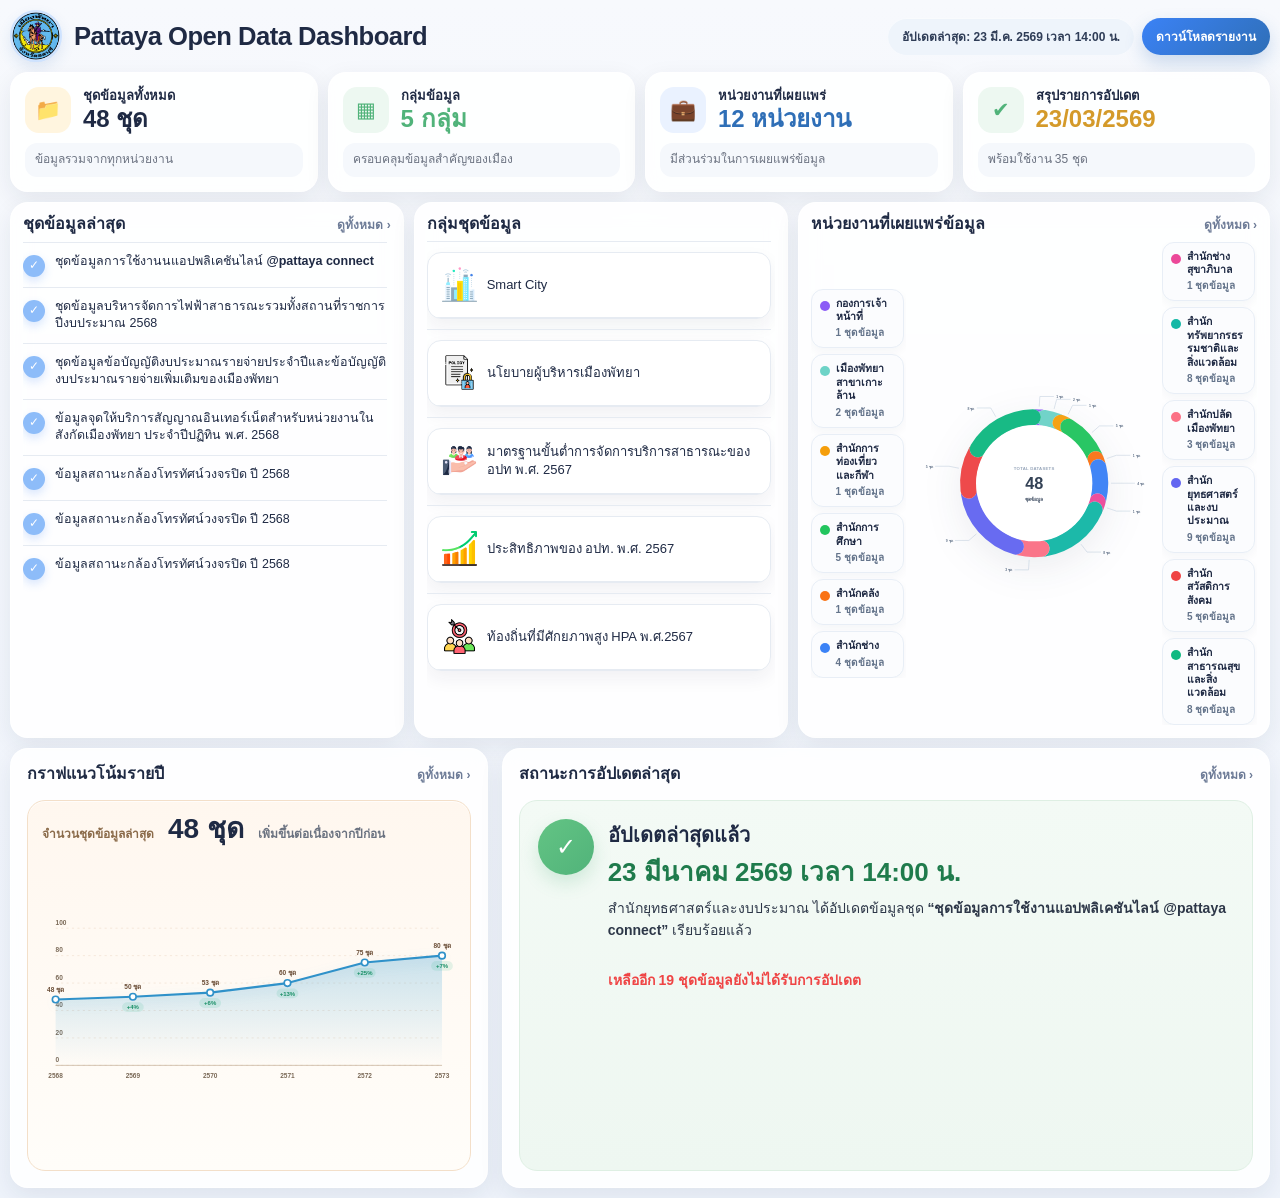
==== index.html @ d3c37894 "Add files via upload" ====
<!DOCTYPE html>
<html lang="th">
<head>
  <meta charset="UTF-8" />
  <meta name="viewport" content="width=device-width, initial-scale=1.0" />
  <title>Pattaya Open Data Dashboard</title>
  <link rel="stylesheet" href="style.css" />
</head>
<body>
  <div class="dashboard">
    <div class="topbar">
      <div class="brand">
        <div class="logo">
          <img src="pattaya logo.png" alt="Pattaya Logo">
        </div>
        <h1>Pattaya Open Data Dashboard</h1>
      </div>

      <div class="top-actions">
        <div class="last-update">อัปเดตล่าสุด: 23 มี.ค. 2569 เวลา 14:00 น.</div>
        <button class="btn">ดาวน์โหลดรายงาน</button>
      </div>
    </div>

    <div class="grid-kpi">
      <div class="card kpi-card">
        <div class="kpi-head">
          <div class="icon-wrap icon-orange">📁</div>
          <div>
            <div class="kpi-title">ชุดข้อมูลทั้งหมด</div>
            <div class="kpi-value">48 ชุด</div>
          </div>
        </div>
        <div class="kpi-sub">ข้อมูลรวมจากทุกหน่วยงาน</div>
      </div>

      <div class="card kpi-card">
        <div class="kpi-head">
          <div class="icon-wrap icon-green">▦</div>
          <div>
            <div class="kpi-title">กลุ่มข้อมูล</div>
            <div class="kpi-value" style="color:var(--green)">5 กลุ่ม</div>
          </div>
        </div>
        <div class="kpi-sub">ครอบคลุมข้อมูลสำคัญของเมือง</div>
      </div>

      <div class="card kpi-card">
        <div class="kpi-head">
          <div class="icon-wrap icon-blue">💼</div>
          <div>
            <div class="kpi-title">หน่วยงานที่เผยแพร่</div>
            <div class="kpi-value" style="color:var(--primary)">12 หน่วยงาน</div>
          </div>
        </div>
        <div class="kpi-sub">มีส่วนร่วมในการเผยแพร่ข้อมูล</div>
      </div>

      <div class="card kpi-card">
        <div class="kpi-head">
          <div class="icon-wrap icon-green">✔</div>
          <div>
            <div class="kpi-title">สรุปรายการอัปเดต</div>
            <div class="kpi-value" style="color:var(--orange)">23/03/2569</div>
          </div>
        </div>
        <div class="kpi-sub">พร้อมใช้งาน 35 ชุด</div>
      </div>
    </div>

 <div class="content-grid">
  <div class="card panel">
    <div class="panel-head">
      <div class="panel-title">ชุดข้อมูลล่าสุด</div>
      <a class="more" href="#">ดูทั้งหมด ›</a>
    </div>
    <ul class="list">
      <li><span class="check">✓</span><span>ชุดข้อมูลการใช้งานนแอปพลิเคชันไลน์ <strong>@pattaya connect</strong></span></li>
      <li><span class="check">✓</span><span>ชุดข้อมูลบริหารจัดการไฟฟ้าสาธารณะรวมทั้งสถานที่ราชการ ปีงบประมาณ 2568</span></li>
      <li><span class="check">✓</span><span>ชุดข้อมูลข้อบัญญัติงบประมาณรายจ่ายประจำปีและข้อบัญญัติงบประมาณรายจ่ายเพิ่มเติมของเมืองพัทยา</span></li>
      <li><span class="check">✓</span><span>ข้อมูลจุดให้บริการสัญญาณอินเทอร์เน็ตสำหรับหน่วยงานในสังกัดเมืองพัทยา ประจำปีปฏิทิน พ.ศ. 2568</span></li>
      <li><span class="check">✓</span><span>ข้อมูลสถานะกล้องโทรทัศน์วงจรปิด ปี 2568</span></li>
      <li><span class="check">✓</span><span>ข้อมูลสถานะกล้องโทรทัศน์วงจรปิด ปี 2568</span></li>
      <li><span class="check">✓</span><span>ข้อมูลสถานะกล้องโทรทัศน์วงจรปิด ปี 2568</span></li>
    </ul>
  </div>

  <div class="card panel">
    <div class="panel-head">
      <div class="panel-title">กลุ่มชุดข้อมูล</div>
    </div>

    <ul class="list">
      <li class="menu-row">
        <div class="menu-bar">
          <div class="menu-item">
            <div class="icon">
              <img src="smart-city.png" alt="Smart City" height="40" width="35">
              <div class="verdana">Smart City</div>
            </div>
            <div class="submenu">
              <a href="#">สิ่งแวดล้อมอัจฉริยะ</a>
              <a href="#">การเดินทางและขนส่งอัจฉริยะ</a>
              <a href="#">การดำรงชีวิตอัจฉริยะ</a>
              <a href="#">พลเมืองอัจฉริยะ</a>
              <a href="#">พลังงานอัจฉริยะ</a>
              <a href="#">เศรษฐกิจอัจฉริยะ</a>
              <a href="https://data.pattaya.go.th/group/smart-governance-1">การบริหารภาครัฐอัจฉริยะ</a>
            </div>
          </div>
        </div>
      </li>

      <li class="menu-row">
        <div class="menu-bar">
          <div class="menu-item">
            <div class="icon">
              <img src="privacy-policy.png" alt="นโยบายผู้บริหารเมืองพัทยา" height="40" width="35">
              <div class="verdana">นโยบายผู้บริหารเมืองพัทยา</div>
            </div>
            <div class="submenu">
              <a href="#">สิ่งแวดล้อมอัจฉริยะ</a>
              <a href="#">การเดินทางและขนส่งอัจฉริยะ</a>
              <a href="#">การดำรงชีวิตอัจฉริยะ</a>
              <a href="#">พลเมืองอัจฉริยะ</a>
              <a href="#">พลังงานอัจฉริยะ</a>
              <a href="#">เศรษฐกิจอัจฉริยะ</a>
              <a href="https://data.pattaya.go.th/group/smart-governance-1">การบริหารภาครัฐอัจฉริยะ</a>
            </div>
          </div>
        </div>
      </li>

      <li class="menu-row">
        <div class="menu-bar">
          <div class="menu-item">
            <div class="icon">
              <img src="service.png" alt="มาตรฐานขั้นต่ำการจัดการบริการสาธารณะของ อปท พ.ศ. 2567" height="40" width="35">
              <div class="verdana">มาตรฐานขั้นต่ำการจัดการบริการสาธารณะของ อปท พ.ศ. 2567</div>
            </div>
            <div class="submenu">
              <a href="#">สิ่งแวดล้อมอัจฉริยะ</a>
              <a href="#">การเดินทางและขนส่งอัจฉริยะ</a>
              <a href="#">การดำรงชีวิตอัจฉริยะ</a>
              <a href="#">พลเมืองอัจฉริยะ</a>
              <a href="#">พลังงานอัจฉริยะ</a>
              <a href="#">เศรษฐกิจอัจฉริยะ</a>
              <a href="https://data.pattaya.go.th/group/smart-governance-1">การบริหารภาครัฐอัจฉริยะ</a>
            </div>
          </div>
        </div>
      </li>

      <li class="menu-row">
        <div class="menu-bar">
          <div class="menu-item">
            <div class="icon">
              <img src="performance.png" alt="ประสิทธิภาพของ อปท. พ.ศ. 2567" height="40" width="35">
              <div class="verdana">ประสิทธิภาพของ อปท. พ.ศ. 2567</div>
            </div>
            <div class="submenu">
              <a href="#">สิ่งแวดล้อมอัจฉริยะ</a>
              <a href="#">การเดินทางและขนส่งอัจฉริยะ</a>
              <a href="#">การดำรงชีวิตอัจฉริยะ</a>
              <a href="#">พลเมืองอัจฉริยะ</a>
              <a href="#">พลังงานอัจฉริยะ</a>
              <a href="#">เศรษฐกิจอัจฉริยะ</a>
              <a href="https://data.pattaya.go.th/group/smart-governance-1">การบริหารภาครัฐอัจฉริยะ</a>
            </div>
          </div>
        </div>
      </li>

      <li class="menu-row">
        <div class="menu-bar">
          <div class="menu-item">
            <div class="icon">
              <img src="potential-customers.png" alt="ท้องถิ่นที่มีศักยภาพสูง HPA พ.ศ.2567" height="40" width="35">
              <div class="verdana">ท้องถิ่นที่มีศักยภาพสูง HPA พ.ศ.2567</div>
            </div>
            <div class="submenu">
              <a href="#">สิ่งแวดล้อมอัจฉริยะ</a>
              <a href="#">การเดินทางและขนส่งอัจฉริยะ</a>
              <a href="#">การดำรงชีวิตอัจฉริยะ</a>
              <a href="#">พลเมืองอัจฉริยะ</a>
              <a href="#">พลังงานอัจฉริยะ</a>
              <a href="#">เศรษฐกิจอัจฉริยะ</a>
              <a href="https://data.pattaya.go.th/group/smart-governance-1">การบริหารภาครัฐอัจฉริยะ</a>
            </div>
          </div>
        </div>
      </li>
    </ul>
  </div>

  <div class="card panel">
    <div class="panel-head">
      <div class="panel-title">หน่วยงานที่เผยแพร่ข้อมูล</div>
      <a class="more" href="#">ดูทั้งหมด ›</a>
    </div>

    <div class="agency-ring-layout">
      <div id="agencyLegendLeft" class="agency-legend-side"></div>

      <div class="agency-ring-center">
        <svg id="agencyChart" class="agency-chart" viewBox="0 0 620 620">
          <g id="agencyConnectors"></g>
          <g id="agencyArcs"></g>

          <circle cx="310" cy="310" r="150" class="agency-inner-hole"></circle>

          <text x="310" y="275" text-anchor="middle" class="agency-center-label">TOTAL DATASETS</text>
          <text x="310" y="325" text-anchor="middle" class="agency-center-total">48</text>
          <text x="310" y="355" text-anchor="middle" class="agency-center-sub">ชุดข้อมูล</text>
        </svg>
      </div>

      <div id="agencyLegendRight" class="agency-legend-side"></div>
    </div>
  </div>
</div>

<div class="bottom-grid">
  <div class="card chart-panel">
    <div class="panel-head">
      <div class="panel-title">กราฟแนวโน้มรายปี</div>
      <a class="more" href="#">ดูทั้งหมด ›</a>
    </div>

    <div class="trend-chart-card">
      <div class="trend-summary">
        <div class="trend-summary-label">จำนวนชุดข้อมูลล่าสุด</div>
        <div class="trend-summary-value">48 ชุด</div>
        <div class="trend-summary-sub">เพิ่มขึ้นต่อเนื่องจากปีก่อน</div>
      </div>

      <svg id="trendChart" class="trend-chart-svg" viewBox="0 0 760 320" preserveAspectRatio="xMidYMid meet">
        <g id="trendGrid"></g>
        <g id="trendAxes"></g>
        <path id="trendArea" class="trend-area"></path>
        <path id="trendLine" class="trend-line"></path>
        <g id="trendPoints"></g>
        <g id="trendLabels"></g>
        <g id="trendYears"></g>
      </svg>
    </div>
  </div>

  <div class="card status-panel">
    <div class="panel-head">
      <div class="panel-title">สถานะการอัปเดตล่าสุด</div>
      <a class="more" href="#">ดูทั้งหมด ›</a>
    </div>

    <div class="status-box">
      <div class="status-icon">✓</div>
      <div class="status-content">
        <div class="status-title">อัปเดตล่าสุดแล้ว</div>
        <div class="status-date">23 มีนาคม 2569 เวลา 14:00 น.</div>
        <div class="status-desc">
          สำนักยุทธศาสตร์และงบประมาณ ได้อัปเดตข้อมูลชุด
          <strong>“ชุดข้อมูลการใช้งานแอปพลิเคชันไลน์ @pattaya connect”</strong> เรียบร้อยแล้ว
        </div>
        <br>
        <div class="status-out"><p>เหลืออีก 19 ชุดข้อมูลยังไม่ได้รับการอัปเดต</p></div>
      </div>
    </div>
  </div>
</div>
  <script>
  const agencyData = [
    { name: "กองการเจ้าหน้าที่", value: 1, color: "#8B5CF6" },
    { name: "เมืองพัทยา สาขาเกาะล้าน", value: 2, color: "#6DD3C7" },
    { name: "สำนักการท่องเที่ยวและกีฬา", value: 1, color: "#F59E0B" },
    { name: "สำนักการศึกษา", value: 5, color: "#22C55E" },
    { name: "สำนักคลัง", value: 1, color: "#F97316" },
    { name: "สำนักช่าง", value: 4, color: "#3B82F6" },
    { name: "สำนักช่างสุขาภิบาล", value: 1, color: "#EC4899" },
    { name: "สำนักทรัพยากรธรรมชาติและสิ่งแวดล้อม", value: 8, color: "#14B8A6" },
    { name: "สำนักปลัดเมืองพัทยา", value: 3, color: "#FB7185" },
    { name: "สำนักยุทธศาสตร์และงบประมาณ", value: 9, color: "#6366F1" },
    { name: "สำนักสวัสดิการสังคม", value: 5, color: "#EF4444" },
    { name: "สำนักสาธารณสุขและสิ่งแวดล้อม", value: 8, color: "#10B981" }
  ];

  const total = agencyData.reduce((sum, item) => sum + item.value, 0);

  const svg = document.getElementById("agencyChart");
  const arcsGroup = document.getElementById("agencyArcs");
  const connectorsGroup = document.getElementById("agencyConnectors");
  const legendLeft = document.getElementById("agencyLegendLeft");
  const legendRight = document.getElementById("agencyLegendRight");

  const cx = 310;
  const cy = 310;
  const radius = 170;
  const strokeWidth = 54;
  const gapDeg = 2.5;

  function polarToCartesian(cx, cy, r, angleDeg) {
    const rad = (angleDeg - 90) * Math.PI / 180;
    return {
      x: cx + r * Math.cos(rad),
      y: cy + r * Math.sin(rad)
    };
  }

  function arcPath(cx, cy, r, startAngle, endAngle) {
    const start = polarToCartesian(cx, cy, r, endAngle);
    const end = polarToCartesian(cx, cy, r, startAngle);
    const largeArcFlag = endAngle - startAngle <= 180 ? "0" : "1";
    return `M ${start.x} ${start.y} A ${r} ${r} 0 ${largeArcFlag} 0 ${end.x} ${end.y}`;
  }

  function arcLength(r, startAngle, endAngle) {
    const angle = (endAngle - startAngle) * Math.PI / 180;
    return r * angle;
  }

  function createLegendItem(item) {
    const div = document.createElement("div");
    div.className = "agency-legend-item";
    div.innerHTML = `
      <span class="agency-legend-dot" style="background:${item.color}"></span>
      <div class="agency-legend-text">
        <div class="agency-legend-name">${item.name}</div>
        <div class="agency-legend-value">${item.value} ชุดข้อมูล</div>
      </div>
    `;
    return div;
  }

  let currentAngle = 0;

  agencyData.forEach((item, index) => {
    const angle = (item.value / total) * 360;
    const startAngle = currentAngle + gapDeg / 2;
    const endAngle = currentAngle + angle - gapDeg / 2;
    const midAngle = (startAngle + endAngle) / 2;

    const bg = document.createElementNS("http://www.w3.org/2000/svg", "path");
    bg.setAttribute("d", arcPath(cx, cy, radius, startAngle, endAngle));
    bg.setAttribute("class", "agency-arc-bg");
    arcsGroup.appendChild(bg);

    const arc = document.createElementNS("http://www.w3.org/2000/svg", "path");
    arc.setAttribute("d", arcPath(cx, cy, radius, startAngle, endAngle));
    arc.setAttribute("class", "agency-arc animate-arc");
    arc.setAttribute("stroke", item.color);

    const len = arcLength(radius, startAngle, endAngle);
    arc.style.setProperty("--arc-length", len);
    arc.style.animationDelay = `${index * 0.08}s`;
    arcsGroup.appendChild(arc);

    const p1 = polarToCartesian(cx, cy, radius + 28, midAngle);
    const p2 = polarToCartesian(cx, cy, radius + 54, midAngle);
    const isRight = Math.cos((midAngle - 90) * Math.PI / 180) >= 0;
    const p3 = {
      x: p2.x + (isRight ? 36 : -36),
      y: p2.y
    };

    const line = document.createElementNS("http://www.w3.org/2000/svg", "path");
    line.setAttribute("d", `M ${p1.x} ${p1.y} L ${p2.x} ${p2.y} L ${p3.x} ${p3.y}`);
    line.setAttribute("class", "agency-connector");
    line.style.opacity = "0";
    line.style.transition = "opacity 0.5s ease";
    line.style.transitionDelay = `${0.6 + index * 0.08}s`;
    connectorsGroup.appendChild(line);

    const label = document.createElementNS("http://www.w3.org/2000/svg", "text");
    label.setAttribute("x", isRight ? p3.x + 6 : p3.x - 6);
    label.setAttribute("y", p3.y + 4);
    label.setAttribute("text-anchor", isRight ? "start" : "end");
    label.setAttribute("class", "agency-small-label");
    label.textContent = `${item.value} ชุด`;
    label.style.opacity = "0";
    label.style.transition = "opacity 0.5s ease";
    label.style.transitionDelay = `${0.7 + index * 0.08}s`;
    connectorsGroup.appendChild(label);

    setTimeout(() => {
      line.style.opacity = "1";
      label.style.opacity = "1";
    }, 100);

    const legendItem = createLegendItem(item);
    if (index < Math.ceil(agencyData.length / 2)) {
      legendLeft.appendChild(legendItem);
    } else {
      legendRight.appendChild(legendItem);
    }

    currentAngle += angle;
  });
</script>
<script>
  const trendData = [
    { year: "2568", value: 48 },
    { year: "2569", value: 50 },
    { year: "2570", value: 53 },
    { year: "2571", value: 60 },
    { year: "2572", value: 75 },
    { year: "2573", value: 80 }
  ];

  const trendSvg = document.getElementById("trendChart");
  const trendGrid = document.getElementById("trendGrid");
  const trendAxes = document.getElementById("trendAxes");
  const trendArea = document.getElementById("trendArea");
  const trendLine = document.getElementById("trendLine");
  const trendPoints = document.getElementById("trendPoints");
  const trendLabels = document.getElementById("trendLabels");
  const trendYears = document.getElementById("trendYears");

  const width = 760;
  const height = 320;
  const margin = { top: 20, right: 25, bottom: 48, left: 25 };

  const chartW = width - margin.left - margin.right;
  const chartH = height - margin.top - margin.bottom;

  const maxValue = Math.max(...trendData.map(d => d.value));
  const minValue = 0;
  const steps = 5;
  const yStep = Math.ceil(maxValue / steps / 5) * 5;
  const yMax = yStep * steps;

  function xScale(index){
    return margin.left + (chartW / (trendData.length - 1)) * index;
  }

  function yScale(value){
    return margin.top + chartH - ((value - minValue) / (yMax - minValue)) * chartH;
  }

  // gradient
  const defs = document.createElementNS("http://www.w3.org/2000/svg", "defs");
  defs.innerHTML = `
    <linearGradient id="trendAreaGradient" x1="0" y1="0" x2="0" y2="1">
      <stop offset="0%" stop-color="#3fa3d8"></stop>
      <stop offset="100%" stop-color="#3fa3d8" stop-opacity="0"></stop>
    </linearGradient>
  `;
  trendSvg.prepend(defs);

  // grid lines
  for(let i = 0; i <= steps; i++){
    const yValue = i * yStep;
    const y = yScale(yValue);

    const line = document.createElementNS("http://www.w3.org/2000/svg", "line");
    line.setAttribute("x1", margin.left);
    line.setAttribute("x2", width - margin.right);
    line.setAttribute("y1", y);
    line.setAttribute("y2", y);
    line.setAttribute("class", "trend-grid-line");
    trendGrid.appendChild(line);

    const label = document.createElementNS("http://www.w3.org/2000/svg", "text");
    label.setAttribute("x", margin.left);
    label.setAttribute("y", y - 6);
    label.setAttribute("text-anchor", "start");
    label.setAttribute("class", "trend-year-text");
    label.textContent = yValue;
    trendGrid.appendChild(label);
  }

  // x axis
  const axis = document.createElementNS("http://www.w3.org/2000/svg", "line");
  axis.setAttribute("x1", margin.left);
  axis.setAttribute("x2", width - margin.right);
  axis.setAttribute("y1", margin.top + chartH);
  axis.setAttribute("y2", margin.top + chartH);
  axis.setAttribute("class", "trend-axis-line");
  trendAxes.appendChild(axis);

  // line + area
  let linePath = "";
  let areaPath = "";

  trendData.forEach((d, i) => {
    const x = xScale(i);
    const y = yScale(d.value);

    linePath += `${i === 0 ? "M" : "L"} ${x} ${y} `;
    areaPath += `${i === 0 ? "M" : "L"} ${x} ${y} `;
  });

  areaPath += `L ${xScale(trendData.length - 1)} ${margin.top + chartH} `;
  areaPath += `L ${xScale(0)} ${margin.top + chartH} Z`;

  trendLine.setAttribute("d", linePath);
  trendArea.setAttribute("d", areaPath);

  // points + labels + growth %
  trendData.forEach((d, i) => {
    const x = xScale(i);
    const y = yScale(d.value);

    const point = document.createElementNS("http://www.w3.org/2000/svg", "circle");
    point.setAttribute("cx", x);
    point.setAttribute("cy", y);
    point.setAttribute("r", 6);
    point.setAttribute("class", "trend-point");
    trendPoints.appendChild(point);

    const valueLabel = document.createElementNS("http://www.w3.org/2000/svg", "text");
    valueLabel.setAttribute("x", x);
    valueLabel.setAttribute("y", y - 14);
    valueLabel.setAttribute("text-anchor", "middle");
    valueLabel.setAttribute("class", "trend-value-text");
    valueLabel.textContent = `${d.value} ชุด`;
    trendLabels.appendChild(valueLabel);

    const yearLabel = document.createElementNS("http://www.w3.org/2000/svg", "text");
    yearLabel.setAttribute("x", x);
    yearLabel.setAttribute("y", margin.top + chartH + 24);
    yearLabel.setAttribute("text-anchor", "middle");
    yearLabel.setAttribute("class", "trend-year-text");
    yearLabel.textContent = d.year;
    trendYears.appendChild(yearLabel);

    if(i > 0){
      const prev = trendData[i - 1].value;
      const growth = (((d.value - prev) / prev) * 100).toFixed(0);

      const badge = document.createElementNS("http://www.w3.org/2000/svg", "rect");
      badge.setAttribute("x", x - 20);
      badge.setAttribute("y", y + 10);
      badge.setAttribute("rx", 10);
      badge.setAttribute("ry", 10);
      badge.setAttribute("width", 40);
      badge.setAttribute("height", 18);
      badge.setAttribute("class", "trend-growth-badge");
      trendLabels.appendChild(badge);

      const growthText = document.createElementNS("http://www.w3.org/2000/svg", "text");
      growthText.setAttribute("x", x);
      growthText.setAttribute("y", y + 23);
      growthText.setAttribute("text-anchor", "middle");
      growthText.setAttribute("class", "trend-growth-text");
      growthText.textContent = `+${growth}%`;
      trendLabels.appendChild(growthText);
    }
  });
</script>
</body>
</html>
---- style.css ----
:root{
  --bg:#f4f6fb;
  --card:#ffffff;
  --text:#1f2a44;
  --muted:#6b7280;
  --line:#e6ebf2;
  --primary:#2f6fb7;
  --primary-soft:#eaf2ff;
  --green:#51b37a;
  --green-soft:#edf8f1;
  --orange:#d49a2a;
  --orange-soft:#fff5df;
  --danger:#ef4444;
  --shadow:0 8px 24px rgba(31,42,68,0.08);
  --radius:18px;
}

*{
  box-sizing:border-box;
  margin:0;
  padding:0;
  font-family:"Segoe UI", Tahoma, sans-serif;
}

html, body{
  width:100%;
  min-height:100%;
  overflow-x:hidden;
}

body{
  background:linear-gradient(180deg, #f7f9fd 0%, #eef3fb 100%);
  color:var(--text);
  padding:10px;
}

.dashboard{
  width:100%;
  max-width:1380px;
  margin:0 auto;
  display:grid;
  grid-template-rows:auto auto minmax(0,1fr) minmax(0,0.82fr);
  gap:10px;
  min-height:calc(100vh - 20px);
}

.card,
.panel,
.chart-panel,
.status-panel{
  background:rgba(255,255,255,0.88);
  backdrop-filter:blur(10px);
  border-radius:var(--radius);
  box-shadow:var(--shadow);
  border:1px solid rgba(255,255,255,0.7);
  min-width:0;
  min-height:0;
}

/* topbar */
.topbar{
  display:flex;
  justify-content:space-between;
  align-items:center;
  gap:12px;
  flex-wrap:wrap;
}

.brand{
  display:flex;
  align-items:center;
  gap:12px;
  min-width:0;
  flex:1 1 420px;
}

.logo{
  width:52px;
  height:52px;
  border-radius:50%;
  overflow:hidden;
  flex-shrink:0;
  border:2px solid #cfe3ff;
  background:#d9ecff;
  box-shadow:0 6px 14px rgba(47,111,183,0.12);
}

.logo img{
  width:100%;
  height:100%;
  object-fit:cover;
}

.brand h1{
  font-size:clamp(24px, 2vw, 34px);
  line-height:1.1;
  font-weight:800;
  letter-spacing:-0.02em;
  word-break:break-word;
}

.top-actions{
  display:flex;
  justify-content:flex-end;
  align-items:center;
  gap:8px;
  flex-wrap:wrap;
  flex:1 1 320px;
}

.last-update{
  background:#eef4fb;
  color:#2f3d57;
  padding:9px 14px;
  border-radius:999px;
  font-size:12px;
  font-weight:700;
  box-shadow:inset 0 1px 0 rgba(255,255,255,0.65);
}

.btn{
  border:none;
  background:linear-gradient(135deg, #3b82f6 0%, #2f6fb7 100%);
  color:#fff;
  padding:9px 14px;
  border-radius:999px;
  font-size:12px;
  font-weight:700;
  cursor:pointer;
  box-shadow:0 8px 18px rgba(47,111,183,0.22);
}

/* kpi */
.grid-kpi{
  display:grid;
  grid-template-columns:repeat(4, minmax(0,1fr));
  gap:10px;
}

.kpi-card{
  padding:14px;
}

.kpi-head{
  display:flex;
  align-items:center;
  gap:12px;
  margin-bottom:10px;
}

.icon-wrap{
  width:46px;
  height:46px;
  border-radius:14px;
  display:flex;
  align-items:center;
  justify-content:center;
  flex-shrink:0;
  font-size:21px;
}

.icon-blue{ background:#eaf2ff; color:#2f6fb7; }
.icon-green{ background:#edf8f1; color:#51b37a; }
.icon-orange{ background:#fff5df; color:#d49a2a; }

.kpi-title{
  font-size:13px;
  font-weight:700;
  line-height:1.25;
  margin-bottom:2px;
}

.kpi-value{
  font-size:clamp(24px, 1.8vw, 32px);
  font-weight:800;
  line-height:1.1;
}

.kpi-sub{
  background:#f5f8fc;
  border-radius:12px;
  padding:9px 10px;
  color:var(--muted);
  font-size:12px;
  line-height:1.3;
}

/* middle */
.content-grid{
  display:grid;
  grid-template-columns:minmax(0,1fr) minmax(0,0.95fr) minmax(0,1.2fr);
  gap:10px;
  min-height:0;
}

.panel{
  padding:12px;
  display:flex;
  flex-direction:column;
  min-height:0;
}

.panel-head{
  display:flex;
  justify-content:space-between;
  align-items:flex-start;
  gap:8px;
  margin-bottom:8px;
  flex-wrap:wrap;
  flex-shrink:0;
}
.trend-chart-card{
  flex:1;
  min-height:280px;
  margin-top:8px;
  padding:14px;
  border-radius:18px;
  background:linear-gradient(180deg, #fff7ef 0%, #fffdf9 100%);
  border:1px solid #f3dfc9;
  box-shadow:inset 0 1px 0 rgba(255,255,255,0.8);
  display:flex;
  flex-direction:column;
  gap:10px;
}

.trend-summary{
  display:flex;
  flex-wrap:wrap;
  align-items:end;
  gap:8px 14px;
}

.trend-summary-label{
  font-size:12px;
  font-weight:700;
  color:#8b6b4a;
}

.trend-summary-value{
  font-size:28px;
  font-weight:800;
  color:#1f2a44;
  line-height:1;
}

.trend-summary-sub{
  font-size:12px;
  color:#6b7280;
  font-weight:600;
}

.trend-chart-svg{
  width:100%;
  height:100%;
  min-height:210px;
  overflow:visible;
}

.trend-grid-line{
  stroke:#ecd8c6;
  stroke-width:1;
  stroke-dasharray:4 6;
}

.trend-axis-line{
  stroke:#c8b39e;
  stroke-width:1.4;
}

.trend-area{
  fill:url(#trendAreaGradient);
  opacity:.28;
}

.trend-line{
  fill:none;
  stroke:#2f91c9;
  stroke-width:4;
  stroke-linecap:round;
  stroke-linejoin:round;
  filter:drop-shadow(0 6px 10px rgba(47,145,201,0.18));
}

.trend-point{
  fill:#ffffff;
  stroke:#2f91c9;
  stroke-width:3;
}

.trend-value-text{
  font-size:12px;
  font-weight:800;
  fill:#6a4d36;
}

.trend-growth-badge{
  fill:#1fb981;
  opacity:.12;
}

.trend-growth-text{
  font-size:11px;
  font-weight:800;
  fill:#198f66;
}

.trend-year-text{
  font-size:12px;
  font-weight:700;
  fill:#7b6a58;
}

@media (max-width: 900px){
  .trend-chart-card{
    min-height:240px;
    padding:12px;
  }

  .trend-summary-value{
    font-size:24px;
  }

  .trend-value-text,
  .trend-year-text{
    font-size:11px;
  }
}

@media (max-width: 640px){
  .trend-chart-card{
    min-height:220px;
    padding:10px;
  }

  .trend-summary{
    gap:6px 10px;
  }

  .trend-summary-value{
    font-size:22px;
  }
}
.panel-title{
  font-size:clamp(16px, 1.1vw, 22px);
  font-weight:800;
  line-height:1.15;
}

.more{
  text-decoration:none;
  color:#6d7b97;
  font-size:12px;
  font-weight:700;
  white-space:nowrap;
}

/* shared list */
.list{
  list-style:none;
  flex:1;
  min-height:0;
  overflow:auto;
  padding-right:4px;
}

.list li{
  display:flex;
  align-items:flex-start;
  gap:10px;
  padding:10px 0;
  border-top:1px solid var(--line);
  font-size:12.5px;
  line-height:1.4;
}

.list li.menu-row{
  display:block;
  padding:10px 0;
}

.list li span:last-child{
  word-break:break-word;
}

.check{
  width:22px;
  height:22px;
  border-radius:50%;
  background:#8dbcf9;
  color:#fff;
  display:flex;
  align-items:center;
  justify-content:center;
  font-size:12px;
  flex-shrink:0;
  margin-top:2px;
  box-shadow:0 4px 10px rgba(59,130,246,0.2);
}

.number-badge{
  width:22px;
  height:22px;
  border-radius:7px;
  background:linear-gradient(135deg, #3b82f6 0%, #2f6fb7 100%);
  color:#fff;
  display:flex;
  align-items:center;
  justify-content:center;
  font-size:12px;
  font-weight:700;
  flex-shrink:0;
  margin-top:2px;
}

/* vertical menu */
.menu-bar{
  display:block;
  width:100%;
}

.menu-item{
  width:100%;
  background:#fff;
  border:1px solid #e6ebf2;
  border-radius:14px;
  box-shadow:0 8px 18px rgba(31,42,68,0.06);
  overflow:hidden;
  transition:transform .2s ease, box-shadow .2s ease;
}

.menu-item:hover{
  transform:translateY(-1px);
  box-shadow:0 12px 22px rgba(31,42,68,0.08);
}

.menu-item .icon{
  display:flex;
  align-items:center;
  gap:10px;
  width:100%;
  min-height:54px;
  padding:12px 14px;
}

.menu-item .icon img{
  flex-shrink:0;
  object-fit:contain;
}

.verdana{
  font-family:Verdana, sans-serif;
  font-size:13px;
  line-height:1.35;
  word-break:break-word;
}

.submenu{
  border-top:1px solid #e6ebf2;
  padding:0 10px;
  max-height:0;
  overflow:hidden;
  transition:max-height .3s ease, padding .3s ease;
}

.menu-item:hover .submenu{
  max-height:320px;
  padding:8px 10px 10px;
}

.submenu a{
  display:block;
  padding:8px 10px;
  text-decoration:none;
  color:#334155;
  border-radius:10px;
  font-size:12px;
  line-height:1.35;
  transition:.2s;
}

.submenu a:hover{
  background:#eef4ff;
  color:#2563eb;
}

/* agency chart */
.agency-ring-layout{
  flex:1;
  min-height:0;
  display:grid;
  grid-template-columns:minmax(95px,1fr) minmax(190px,250px) minmax(95px,1fr);
  gap:8px;
  align-items:center;
  overflow:hidden;
}

.agency-ring-center{
  display:flex;
  justify-content:center;
  align-items:center;
  min-width:0;
  min-height:0;
}

.agency-chart{
  width:100%;
  max-width:250px;
  height:auto;
  overflow:visible;
  filter:drop-shadow(0 10px 18px rgba(31,42,68,0.08));
}

.agency-inner-hole{
  fill:#ffffff;
}

.agency-center-label{
  font-size:11px;
  font-weight:800;
  fill:#94a3b8;
  letter-spacing:.06em;
}

.agency-center-total{
  font-size:42px;
  font-weight:800;
  fill:#334155;
}

.agency-center-sub{
  font-size:13px;
  font-weight:700;
  fill:#475569;
}

.agency-legend-side{
  min-height:0;
  overflow:auto;
  display:flex;
  flex-direction:column;
  gap:6px;
  padding-right:2px;
}

.agency-legend-item{
  display:flex;
  align-items:flex-start;
  gap:6px;
  background:#fbfcfe;
  border:1px solid #e8eef6;
  border-radius:12px;
  padding:7px 8px;
  box-shadow:0 4px 10px rgba(31,42,68,0.04);
}

.agency-legend-dot{
  width:10px;
  height:10px;
  border-radius:50%;
  margin-top:4px;
  flex-shrink:0;
}

.agency-legend-text{
  min-width:0;
}

.agency-legend-name{
  font-size:10.5px;
  font-weight:700;
  color:#1f2a44;
  line-height:1.28;
  word-break:break-word;
}

.agency-legend-value{
  font-size:10px;
  color:#64748b;
  margin-top:2px;
  font-weight:600;
}

.agency-arc-bg{
  fill:none;
  stroke:#edf2f8;
  stroke-width:42;
  stroke-linecap:round;
}

.agency-arc{
  fill:none;
  stroke-width:42;
  stroke-linecap:round;
  opacity:.96;
  transition:transform .2s ease, opacity .2s ease;
  transform-origin:310px 310px;
}

.agency-arc:hover{
  transform:scale(1.02);
  opacity:1;
}

.agency-connector{
  fill:none;
  stroke:#c2cfdf;
  stroke-width:1.5;
}

.agency-small-label{
  font-size:9px;
  font-weight:700;
  fill:#64748b;
}

@keyframes growArc{
  from{ stroke-dashoffset:var(--arc-length); }
  to{ stroke-dashoffset:0; }
}

.animate-arc{
  stroke-dasharray:var(--arc-length);
  stroke-dashoffset:var(--arc-length);
  animation:growArc 1.1s ease forwards;
}

/* bottom */
.bottom-grid{
  width:100%;
  grid-column:1 / -1;
  display:grid;
  grid-template-columns:minmax(0, 1.15fr) minmax(0, 1.85fr);
  gap:14px;
  min-height:0;
  align-items:stretch;
}

.chart-panel,
.status-panel{
  padding:16px;
  display:flex;
  flex-direction:column;
  min-height:0;
  height:100%;
}

.chart-wrap{
  flex:1;
  min-height:260px;
  height:auto;
  margin-top:8px;
  padding:14px 14px 0 14px;
  border-left:2px solid #c3cede;
  border-bottom:2px solid #c3cede;
  border-radius:0 0 12px 12px;
  background:linear-gradient(180deg, rgba(255,255,255,0.35) 0%, rgba(244,248,252,0.65) 100%);
  display:flex;
  align-items:flex-end;
  justify-content:space-between;
  gap:14px;
  overflow:hidden;
}

.bar-col{
  min-width:42px;
  height:100%;
  display:flex;
  flex-direction:column;
  justify-content:flex-end;
  align-items:center;
  gap:8px;
  flex:1 0 auto;
}

.bar{
  width:26px;
  border-radius:10px 10px 0 0;
  background:linear-gradient(180deg, #f7c56d 0%, #f0b548 100%);
  box-shadow:0 6px 16px rgba(240,181,72,0.18);
}

.bar.active{
  background:linear-gradient(180deg, #6eb0f2 0%, #2f6fb7 100%);
  box-shadow:0 6px 16px rgba(47,111,183,0.18);
}

.bar-label{
  font-size:12px;
  font-weight:700;
  color:#4c5975;
}

.status-box{
  flex:1;
  min-height:260px;
  margin-top:8px;
  padding:18px;
  display:flex;
  gap:14px;
  align-items:flex-start;
  flex-wrap:nowrap;
  border-radius:18px;
  background:linear-gradient(180deg, #f3faf5 0%, #eef7f1 100%);
  border:1px solid #deefe3;
  overflow:auto;
}

.status-icon{
  width:56px;
  height:56px;
  border-radius:50%;
  background:linear-gradient(135deg, #63c484 0%, #51b37a 100%);
  color:#fff;
  display:flex;
  align-items:center;
  justify-content:center;
  font-size:24px;
  flex-shrink:0;
  box-shadow:0 8px 18px rgba(81,179,122,0.22);
}

.status-content{
  flex:1 1 220px;
  min-width:0;
}

.status-title{
  font-size:20px;
  font-weight:800;
  margin-bottom:6px;
}

.status-date{
  font-size:26px;
  font-weight:800;
  color:#1f7b4c;
  margin-bottom:10px;
  line-height:1.2;
}

.status-desc{
  font-size:14px;
  line-height:1.55;
  color:#2d3748;
  word-break:break-word;
}

.status-out p{
  color:var(--danger);
  font-weight:800;
  font-size:14px;
  margin-top:10px;
}

/* scroll beauty */
.list::-webkit-scrollbar,
.agency-legend-side::-webkit-scrollbar,
.status-box::-webkit-scrollbar{
  width:8px;
}

.list::-webkit-scrollbar-thumb,
.agency-legend-side::-webkit-scrollbar-thumb,
.status-box::-webkit-scrollbar-thumb{
  background:#cfd9e8;
  border-radius:999px;
}

/* responsive */
@media (max-width: 1200px){
  body{
    padding:8px;
  }

  .dashboard{
    min-height:auto;
    grid-template-rows:auto auto auto auto;
  }

  .grid-kpi{
    grid-template-columns:repeat(2, minmax(0,1fr));
  }

  .content-grid{
    grid-template-columns:1fr 1fr;
  }

  .content-grid > .panel:last-child{
    grid-column:1 / -1;
  }

  .agency-ring-layout{
    grid-template-columns:1fr;
    overflow:visible;
  }

  .agency-legend-side{
    overflow:visible;
    display:grid;
    grid-template-columns:1fr 1fr;
  }

  .bottom-grid{
    grid-template-columns:1fr 1fr;
  }

  .chart-wrap,
  .status-box{
    min-height:230px;
  }

  .status-date{
    font-size:22px;
  }
}

@media (max-width: 900px){
  html, body{
    overflow:auto;
  }

  .grid-kpi,
  .content-grid,
  .bottom-grid{
    grid-template-columns:1fr;
  }

  .agency-legend-side{
    grid-template-columns:1fr;
  }

  .agency-chart{
    max-width:260px;
  }

  .status-box{
    flex-wrap:wrap;
  }
}

@media (max-width: 640px){
  .top-actions{
    width:100%;
    justify-content:stretch;
  }

  .last-update,
  .btn{
    width:100%;
    text-align:center;
  }

  .brand h1{
    font-size:24px;
  }

  .logo{
    width:48px;
    height:48px;
  }

  .grid-kpi{
    grid-template-columns:1fr;
  }

  .agency-center-total{
    font-size:38px;
  }

  .agency-chart{
    max-width:230px;
  }

  .chart-panel,
  .status-panel{
    padding:14px;
  }

  .chart-wrap{
    padding:12px 10px 0 10px;
    gap:10px;
  }

  .bar-col{
    min-width:32px;
  }

  .bar{
    width:22px;
  }

  .status-box{
    padding:14px;
  }

  .status-title{
    font-size:17px;
  }

  .status-date{
    font-size:20px;
  }

  .status-desc{
    font-size:13px;
  }
  
}
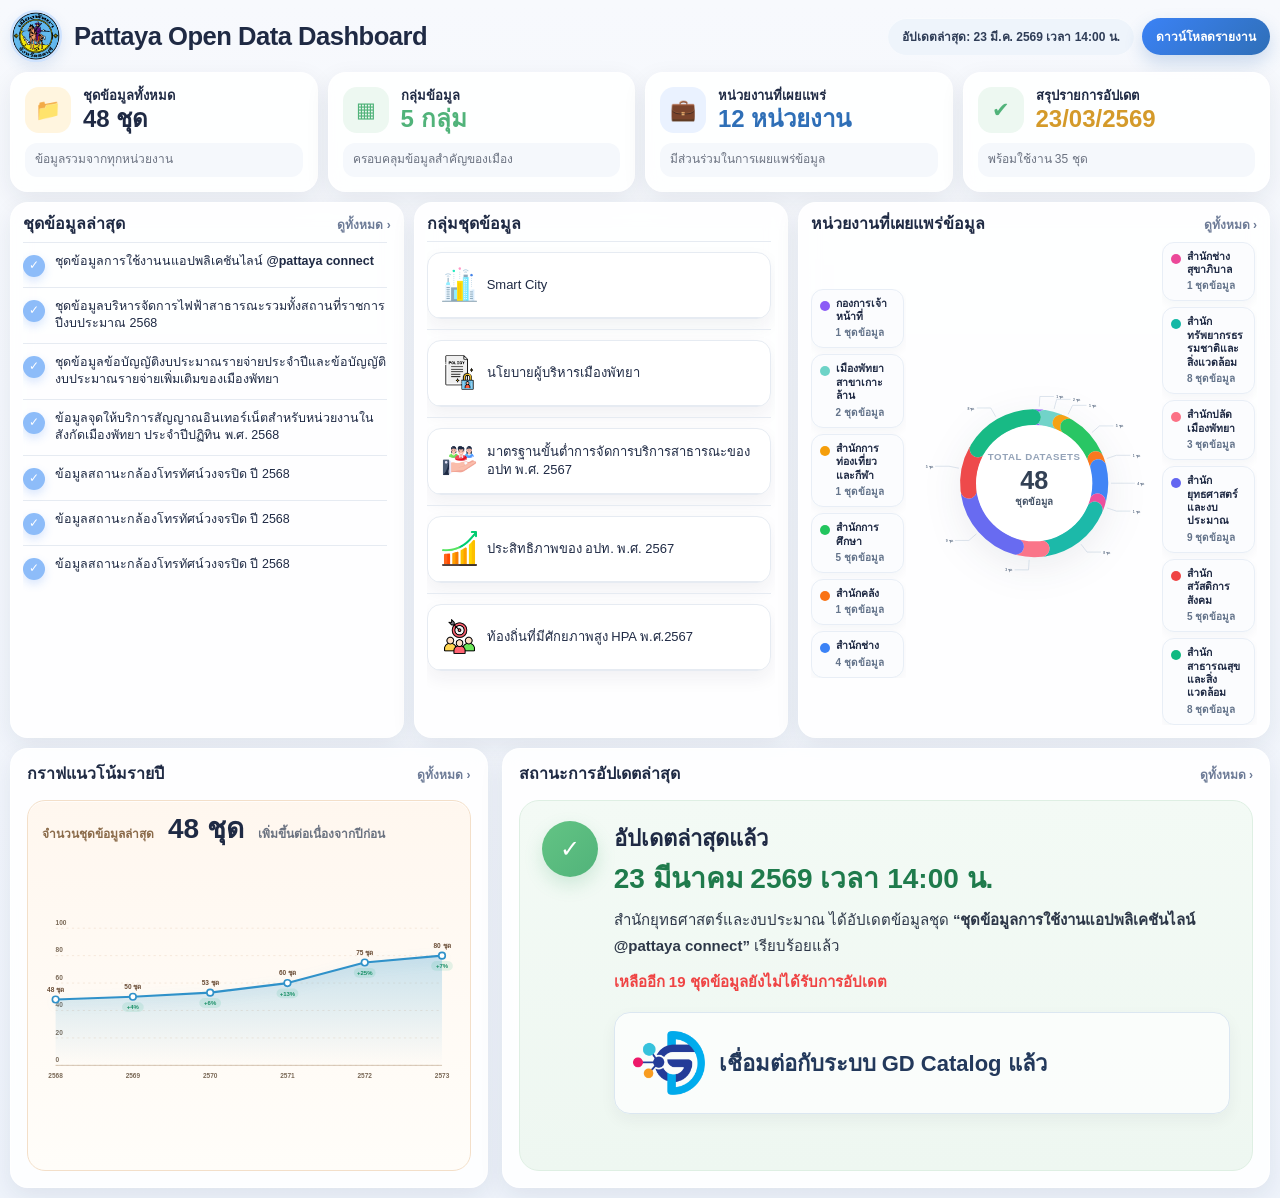
==== commit 24c0110b: "Add files via upload" ====
--- a/index.html
+++ b/index.html
@@ -209,9 +209,9 @@
 
           <circle cx="310" cy="310" r="150" class="agency-inner-hole"></circle>
 
-          <text x="310" y="275" text-anchor="middle" class="agency-center-label">TOTAL DATASETS</text>
+          <text x="310" y="250" text-anchor="middle" class="agency-center-label">TOTAL DATASETS</text>
           <text x="310" y="325" text-anchor="middle" class="agency-center-total">48</text>
-          <text x="310" y="355" text-anchor="middle" class="agency-center-sub">ชุดข้อมูล</text>
+          <text x="310" y="365" text-anchor="middle" class="agency-center-sub">ชุดข้อมูล</text>
         </svg>
       </div>
 
@@ -261,8 +261,15 @@
           สำนักยุทธศาสตร์และงบประมาณ ได้อัปเดตข้อมูลชุด
           <strong>“ชุดข้อมูลการใช้งานแอปพลิเคชันไลน์ @pattaya connect”</strong> เรียบร้อยแล้ว
         </div>
-        <br>
-        <div class="status-out"><p>เหลืออีก 19 ชุดข้อมูลยังไม่ได้รับการอัปเดต</p></div>
+       <div class="status-out">
+  <p>เหลืออีก 19 ชุดข้อมูลยังไม่ได้รับการอัปเดต</p>
+</div>
+
+<div class="status-connect">
+  <img src="gpdplus_logo.png" alt="GD Catalog" width="72" height="72">
+  <span>เชื่อมต่อกับระบบ GD Catalog แล้ว</span>
+</div>
+
       </div>
     </div>
   </div>
--- a/style.css
+++ b/style.css
@@ -514,21 +514,53 @@
   fill:#ffffff;
 }
 
+.status-connect img{
+  width:72px;
+  height:72px;
+  object-fit:contain;
+  display:block;
+}
+
+.status-connect span{
+  font-size:20px;
+  font-weight:700;
+  color:#23395b;
+  line-height:1.35;
+}
+.status-connect{
+  margin-top:18px;
+  padding:14px 18px;
+  display:flex;
+  align-items:center;
+  gap:14px;
+  background:rgba(255,255,255,0.7);
+  border:1px solid #dbe7f1;
+  border-radius:16px;
+  width:fit-content;
+  min-width:100%;
+  box-shadow:0 6px 16px rgba(31,42,68,0.05);
+}
+
+.status-connect span {
+  font-size: 22px;
+  font-weight: 600;
+}
+
 .agency-center-label{
-  font-size:11px;
+  font-size: 25px;
   font-weight:800;
   fill:#94a3b8;
   letter-spacing:.06em;
 }
 
 .agency-center-total{
-  font-size:42px;
+  font-size:65px;
   font-weight:800;
   fill:#334155;
 }
 
 .agency-center-sub{
-  font-size:13px;
+  font-size:25px;
   font-weight:700;
   fill:#475569;
 }
@@ -694,12 +726,11 @@
   flex:1;
   min-height:260px;
   margin-top:8px;
-  padding:18px;
-  display:flex;
-  gap:14px;
+  padding:20px 22px;
+  display:flex;
+  gap:16px;
   align-items:flex-start;
-  flex-wrap:nowrap;
-  border-radius:18px;
+  border-radius:20px;
   background:linear-gradient(180deg, #f3faf5 0%, #eef7f1 100%);
   border:1px solid #deefe3;
   overflow:auto;
@@ -722,25 +753,29 @@
 .status-content{
   flex:1 1 220px;
   min-width:0;
+  display:flex;
+  flex-direction:column;
 }
 
 .status-title{
-  font-size:20px;
+  font-size:22px;
   font-weight:800;
   margin-bottom:6px;
-}
+  color:#1f2a44;
+}
+
 
 .status-date{
-  font-size:26px;
+  font-size:28px;
   font-weight:800;
   color:#1f7b4c;
-  margin-bottom:10px;
+  margin-bottom:12px;
   line-height:1.2;
 }
 
 .status-desc{
-  font-size:14px;
-  line-height:1.55;
+  font-size:15px;
+  line-height:1.7;
   color:#2d3748;
   word-break:break-word;
 }
@@ -748,8 +783,9 @@
 .status-out p{
   color:var(--danger);
   font-weight:800;
-  font-size:14px;
-  margin-top:10px;
+  font-size:15px;
+  margin-top:12px;
+  margin-bottom:0;
 }
 
 /* scroll beauty */
